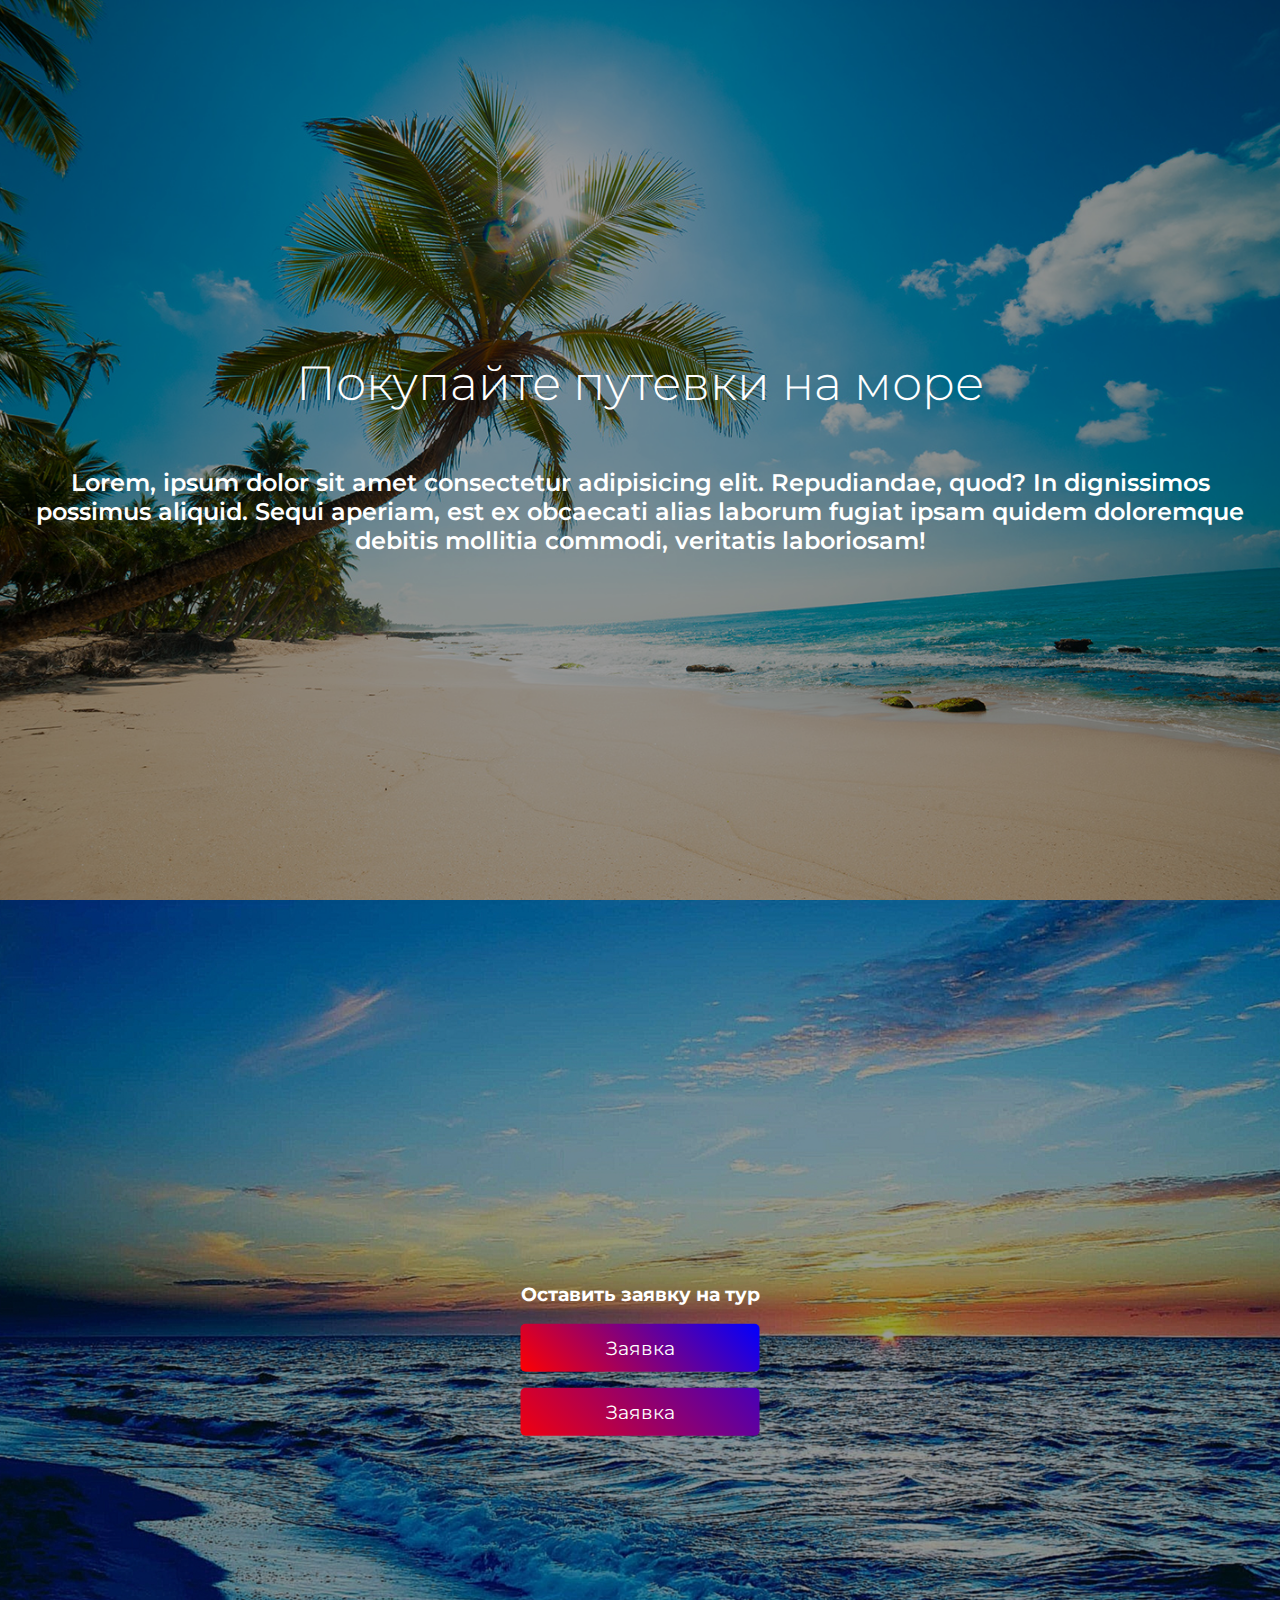
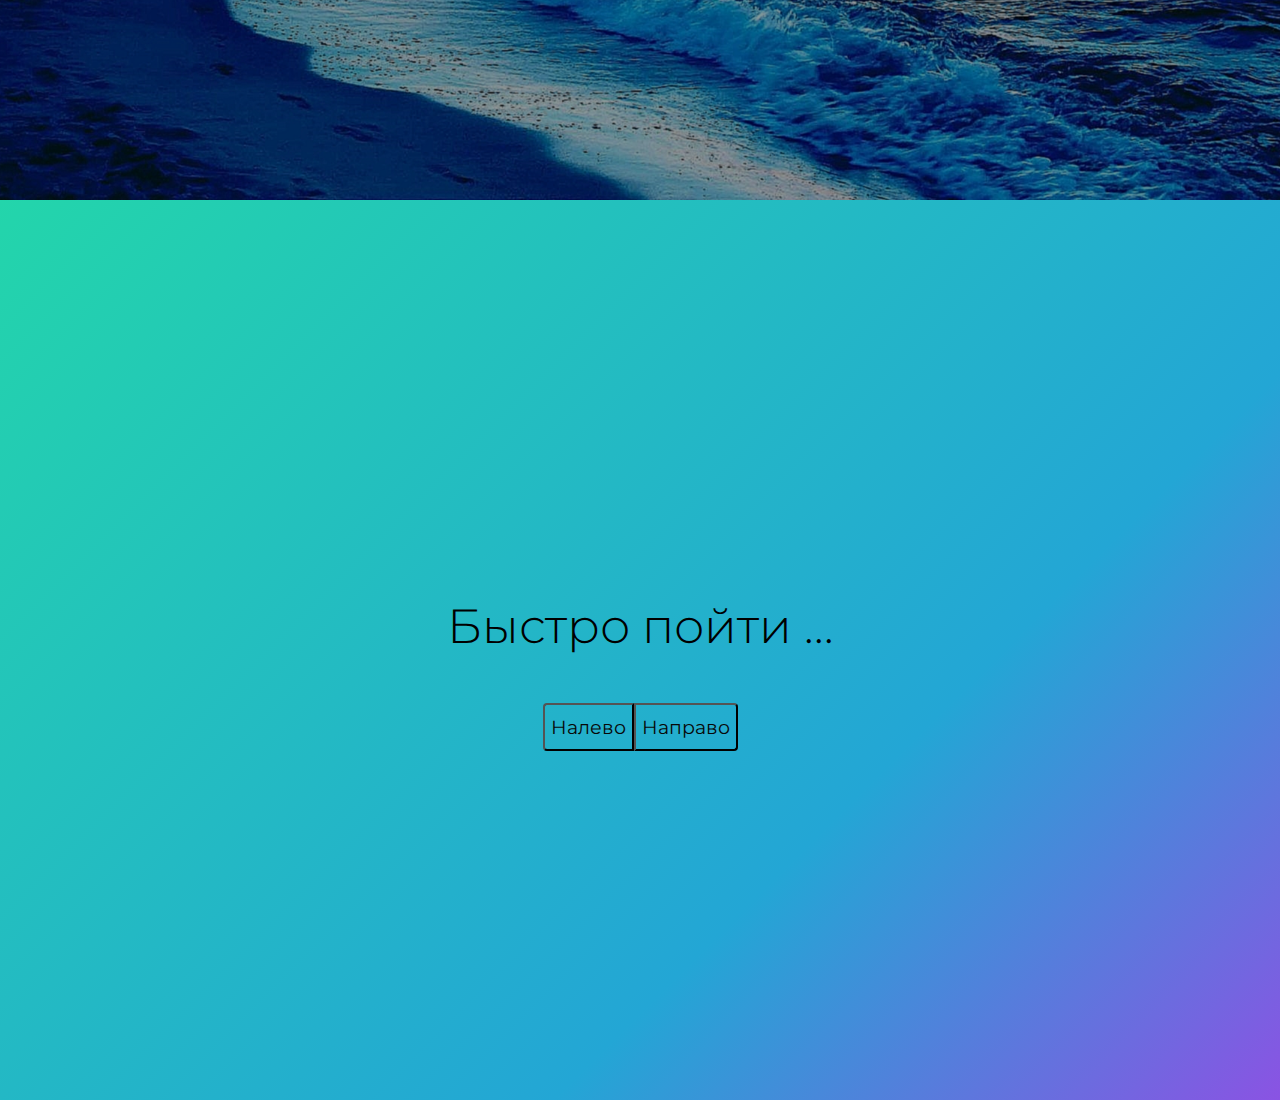
==== position-2/index.html @ 51de066a "js start" ====
<!DOCTYPE html>
<html lang="en">
  <head>
    <meta charset="UTF-8" />
    <meta http-equiv="X-UA-Compatible" content="IE=edge" />
    <meta name="viewport" content="width=device-width, initial-scale=1.0" />
    <title>Position</title>
    <link rel="preconnect" href="https://fonts.googleapis.com" />
    <link rel="preconnect" href="https://fonts.gstatic.com" crossorigin />
    <link
      href="https://fonts.googleapis.com/css2?family=Montserrat:wght@300;400;600&display=swap"
      rel="stylesheet"
    />
    <link rel="stylesheet" href="style.css" />
    <!-- <script:src -->
    <script src="script.js"></script>
  </head>
  <body>
    <div class="wallpaper">
      <header class="header">
        <h1>Покупайте путевки на море</h1>
        <h3>
          Lorem, ipsum dolor sit amet consectetur adipisicing elit. Repudiandae,
          quod? In dignissimos possimus aliquid. Sequi aperiam, est ex obcaecati
          alias laborum fugiat ipsam quidem doloremque debitis mollitia commodi,
          veritatis laboriosam!
        </h3>
      </header>
    </div>
    <section class="order">
        <div class="order-background"></div>
        <div class="order-info">
            <h3>Оставить заявку на тур</h3>
            <button class="order-button" data-name="Заявка"></button>
            <button class="order-button-amin">Заявка</button>
        </div>
        <div class="order-mask"></div>
    </section>
    <div class="gradient">
        <div class="gradient-info">
            <h3>Быстро пойти ...</h3>
            <button class="button-gradient">Налево</button><button class="button-gradient">Направо</button>
        </div>
    </div>

  </body>
</html>
---- position-2/style.css ----
*, *::before, *::after {
    box-sizing: border-box;
    font-family: 'Montserrat', sans-serif;
}

body {
    margin: 0;
}

html {
    /* Base font-size for 'rem' */
    font-size: 16px;
}

.wallpaper {
    background: no-repeat url('pics/wallpaper.jpg');
    background-size: cover;
    background-position: center;
    height: 100vh;
}

.header {
    background-color: rgba(0, 0, 0, 0.4);
    height: 100%;
    width: 100%;
    display: flex;
    flex-direction: column;
    justify-content: center;
    align-items: center;
    text-align: center;
    color: white;
    /* font-family: 'Montserrat', sans-serif; */
    padding: 2rem;
}

.header h1 {
    font-size: 3rem;
    font-weight: 300;
}

.header h3 {
    font-size: 1.5rem;
    font-weight: 600;
}

@media (max-width: 350px) and (orientation: portrait) {
    .header h1 {
        font-size: 2.5rem;
    }
    
    .header h3 {
        font-size: 1.2rem;
    }
}

@media (max-width: 600px) and (orientation: landscape) {
    .header h1 {
        font-size: 2.5rem;
    }
    
    .header h3 {
        font-size: 1.2rem;
    }
}

.order {
    height: 100vh;
    position: relative;
}

.order-background {
    background: no-repeat url('pics/order-background.jpg');
    background-size: cover;
    background-position: center;
    height: 100%;
}

.order-info {
    /* Position start */
    position: absolute;
    /* CSS absolute выравнивание по вертикали способ 1 старт */
    /* top: 0;
    bottom: 0;
    left: 0;
    right: 0;
    margin: auto; 
    width: 200px;
    height: 50px; */
    /* CSS absolute выравнивание по вертикали способ 1 конец */

    /* CSS absolute выравнивание по вертикали способ 2 старт */
    top: 50%;
    left: 50%;
    transform: translate(-50%,-50%);
    /* CSS absolute выравнивание по вертикали способ 2 конец */
    display: flex;
    flex-direction: column;
    color: white;
    /* font-family: 'Montserrat', sans-serif; */
    z-index: 9999;
}

.order-mask {
    background-color: rgba(0, 0, 0, 0.4);
    height: 100%;
    position: absolute;
    top: 0;
    bottom: 0;
    left: 0;
    right: 0;
    z-index: 2;
}

.order-button {
    height: 3rem;
    font-size: 1.2rem;
    border: 0;
    border-radius: 5px;
    background: linear-gradient(45deg, red, blue);
    color: white;
    cursor: pointer;
    transition: all .5s;
    position: relative;
}

.order-button::after {
    content: '';
    position: absolute;
    top: 0;
    bottom: 0;
    left: 0;
    right: 0;
    background-color: rgba(0, 0, 0, 0);
    transition: all .5s;
    /* background: linear-gradient(45deg, rgb(200, 0, 0), rgb(0, 0, 200)); */
}

.order-button::before{
    content: attr(data-name);  
    position: relative;
    z-index: 1000;
}

.order-button:hover::after {
    background-color: rgba(0, 0, 0, 0.2);
    /* background: linear-gradient(45deg, rgb(200, 0, 0), rgb(0, 0, 200)); */
}

.order-button:active {
    box-shadow: 0 0 0 0.25rem rgb(83, 83, 253);
}

.order-button-amin{
    /* background: linear-gradient(-45deg, #ee7752, #e73c7e, #23a6d5, #23d5ab); */
    background: linear-gradient(45deg, red, blue);
    height: 3rem;
    font-size: 1.2rem;
    border: 0;
    border-radius: 5px;
    color: white;
    cursor: pointer;
    transition: all .5s;
    margin-top: 1rem;
    background-size: 150% 150%;
    /* background-position: 0% 50%; */
    animation: out 1s ease forwards;
}

.order-button-amin:hover{
     /* background-position: 100% 50%;  */
     animation: in 1s ease forwards;
}

 @keyframes in {
	0% {
		background-position: 0% 50%;
	}
	100% {
		background-position: 100% 50%;
	}
} 

@keyframes out {
	from {
		background-position: 100% 50%;
	}
	to {
		background-position: 0% 50%;
	}
} 
.gradient{
    display: flex;
    flex-direction: row;
    justify-content: center;
    align-items: center;
    width: 100%;
    height: 100vh;
    background: linear-gradient(-45deg, #eed752, rgb(241, 0, 241), #23a6d5, #23d5ab);
    background-size: 200% 200%;
    animation: gradient 8s ease infinite;
}
@keyframes gradient {
	0% {
		background-position: 0% 50%;
	}
	50% {
		background-position: 100% 50%;
	}
	100% {
		background-position: 0% 50%;
	}
}
.gradient-info{
    /* display: flex;
    flex-direction: column; */
    text-align: center;
} 

.gradient h3 {
    font-size: 3rem;
    font-weight: 300;
    color: black;
}

.button-gradient{
    background:transparent;
    height: 3rem;
    font-size: 1.2rem;
    border: 1;
    border-color: black;
    color: rgb(8, 8, 8);
    cursor: pointer;    
} 
/* .button-gradient:first-of-type{
    border-radius: 4px 0 0 4px;
}
.button-gradient:last-of-type{
    border-radius: 0 4px 4px 0;
} */
.button-gradient:nth-child(2n){
    border-radius: 4px 0 0 4px;
}

.button-gradient:nth-child(2n+1){
    border-radius: 0 4px 4px 0;
}
.button-gradient:hover {
    background: linear-gradient(45deg, rgba(0, 4, 255, 0.959), rgb(247, 0, 255));
    border: 0;
    box-shadow: 0 0 0 0.25rem (45deg, rgba(0, 4, 255, 0.959), rgb(247, 0, 255));
    color: rgb(255, 255, 255);
    cursor: pointer;
    transition: all .5s;
}
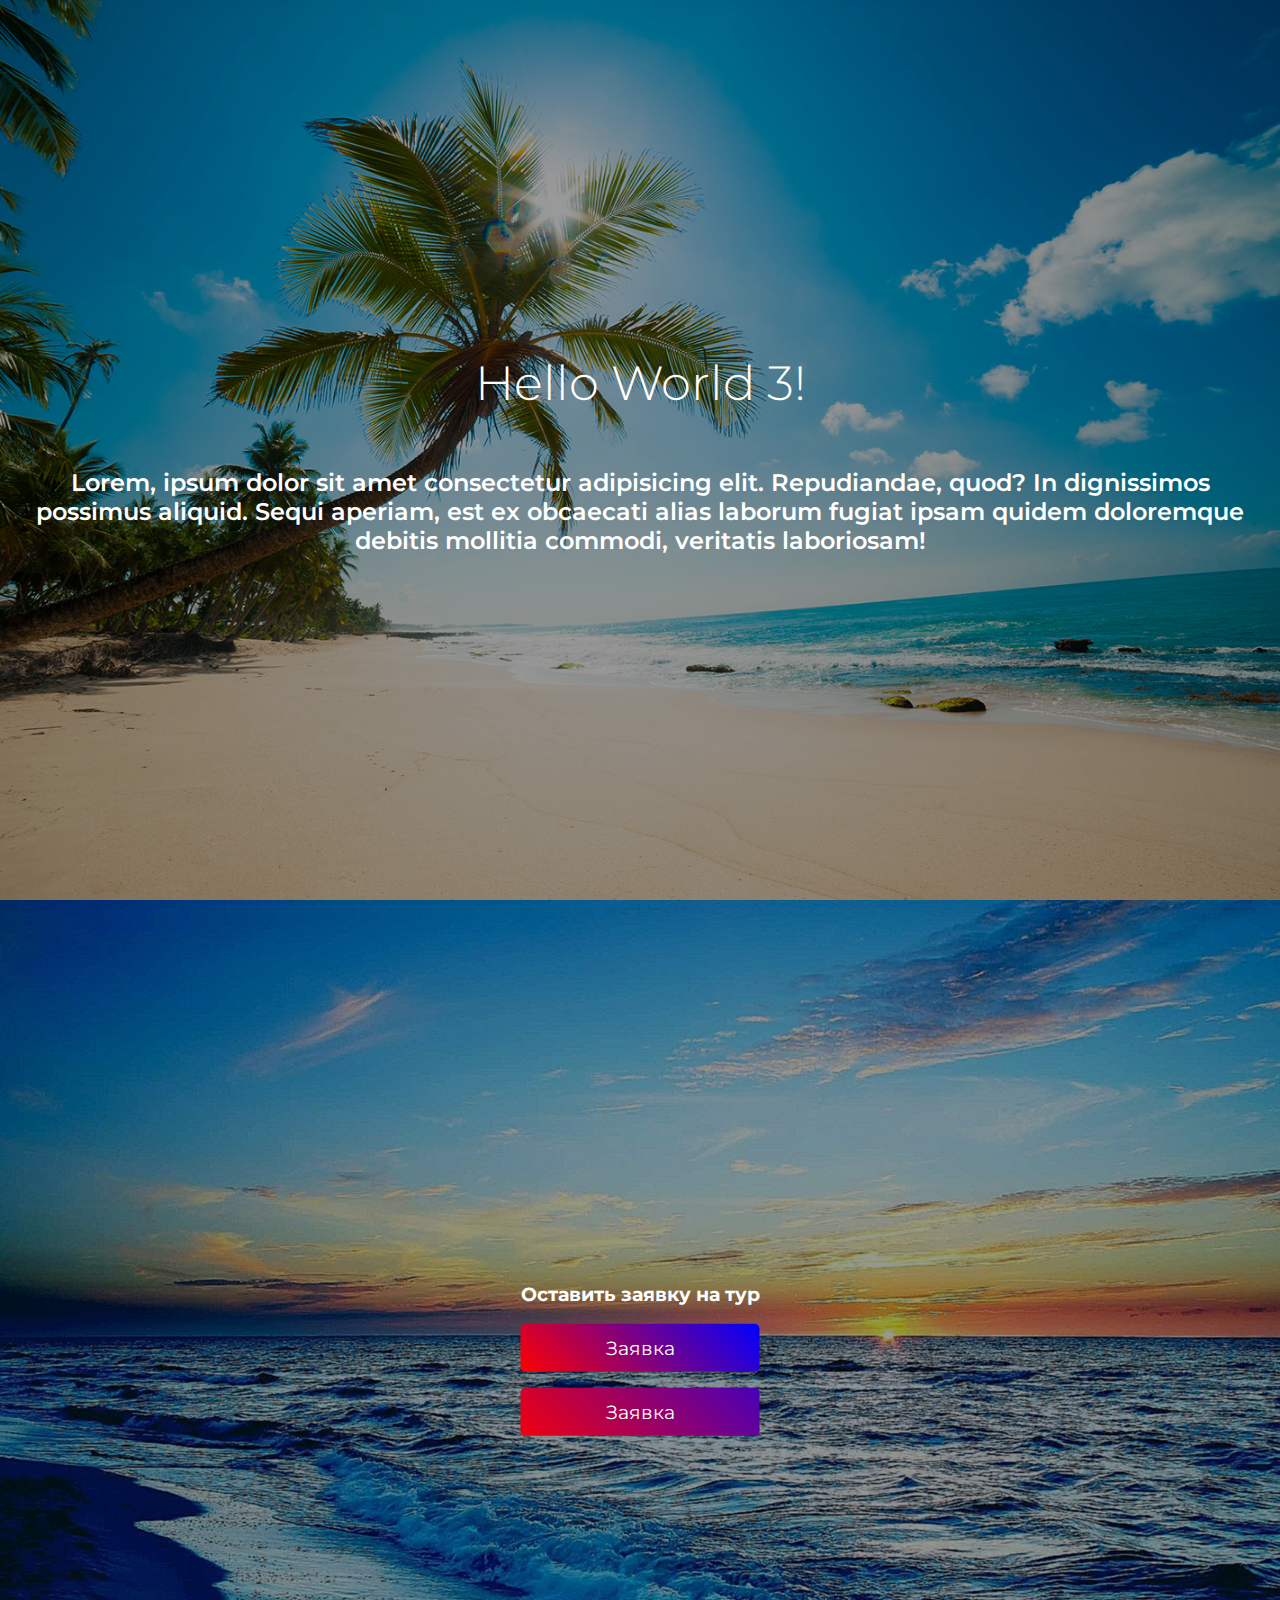
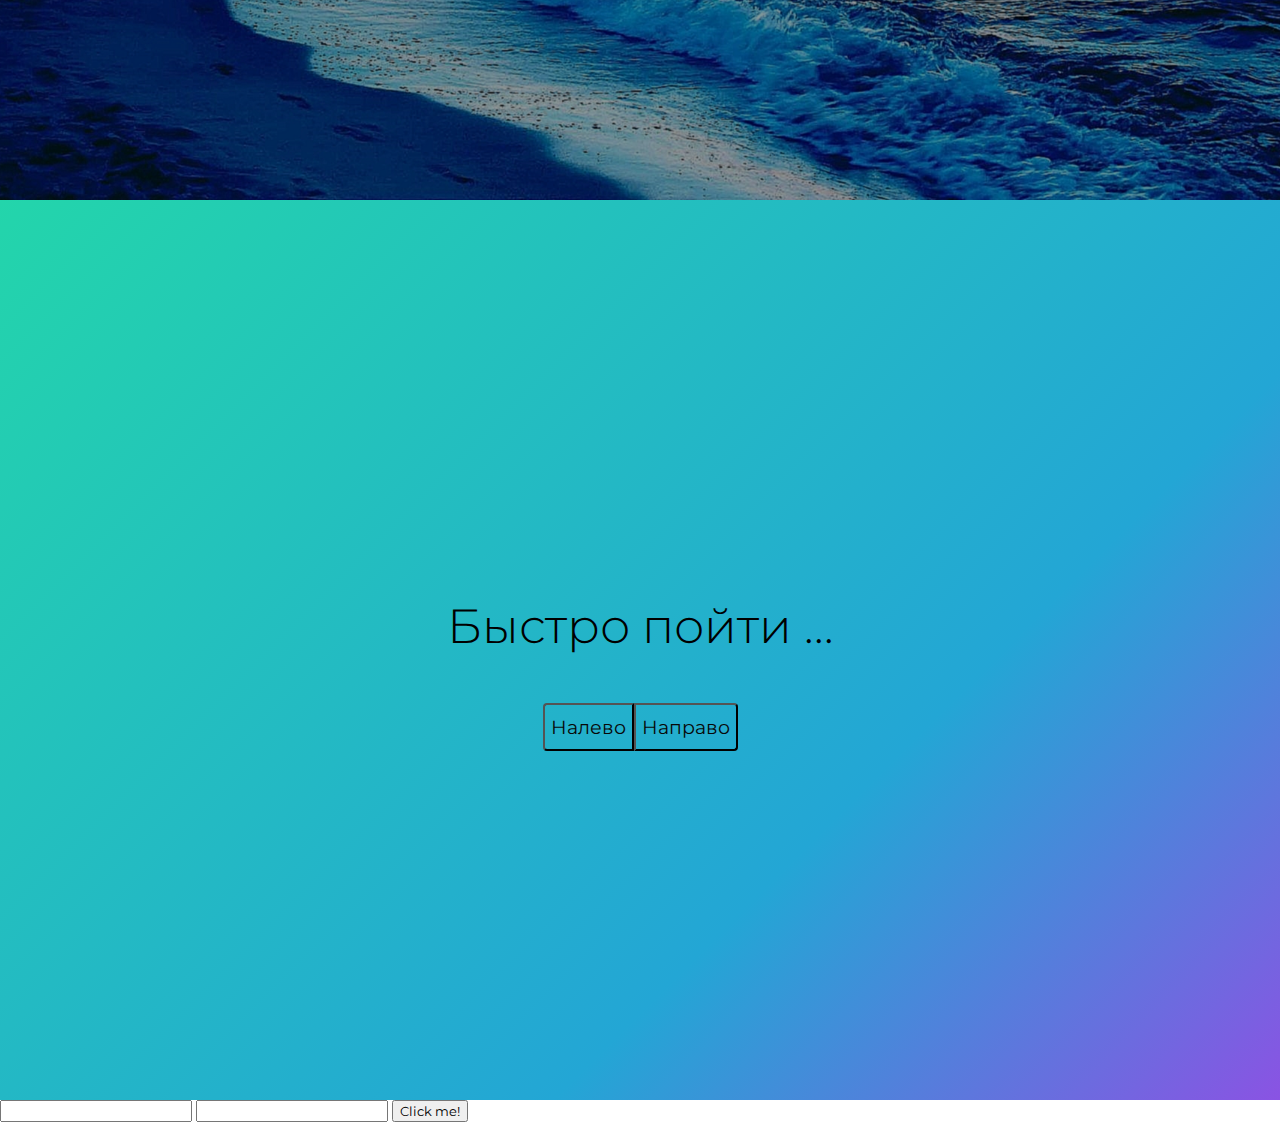
==== commit 41992b91: "2 round" ====
--- a/position-2/index.html
+++ b/position-2/index.html
@@ -12,13 +12,12 @@
       rel="stylesheet"
     />
     <link rel="stylesheet" href="style.css" />
-    <!-- <script:src -->
-    <script src="script.js"></script>
+    
   </head>
   <body>
     <div class="wallpaper">
       <header class="header">
-        <h1>Покупайте путевки на море</h1>
+        <h1 id="header">Покупайте путевки на море</h1>
         <h3>
           Lorem, ipsum dolor sit amet consectetur adipisicing elit. Repudiandae,
           quod? In dignissimos possimus aliquid. Sequi aperiam, est ex obcaecati
@@ -42,6 +41,15 @@
             <button class="button-gradient">Налево</button><button class="button-gradient">Направо</button>
         </div>
     </div>
+    <section>
+      <input type="text" name="" id="username">
+      <input type="text" name="" id="userlastname">
+      <button id="click">Click me!</button>
+      <!-- <h2 id="header2"></h2> -->
+    </section>
+    <section id="section3"></section>
 
+     <!-- <script:src -->
+    <script src="script.js"></script>
   </body>
 </html>--- a/position-2/style.css
+++ b/position-2/style.css
@@ -197,7 +197,7 @@
     height: 100vh;
     background: linear-gradient(-45deg, #eed752, rgb(241, 0, 241), #23a6d5, #23d5ab);
     background-size: 200% 200%;
-    animation: gradient 8s ease infinite;
+    animation: gradient 15s ease infinite;
 }
 @keyframes gradient {
 	0% {
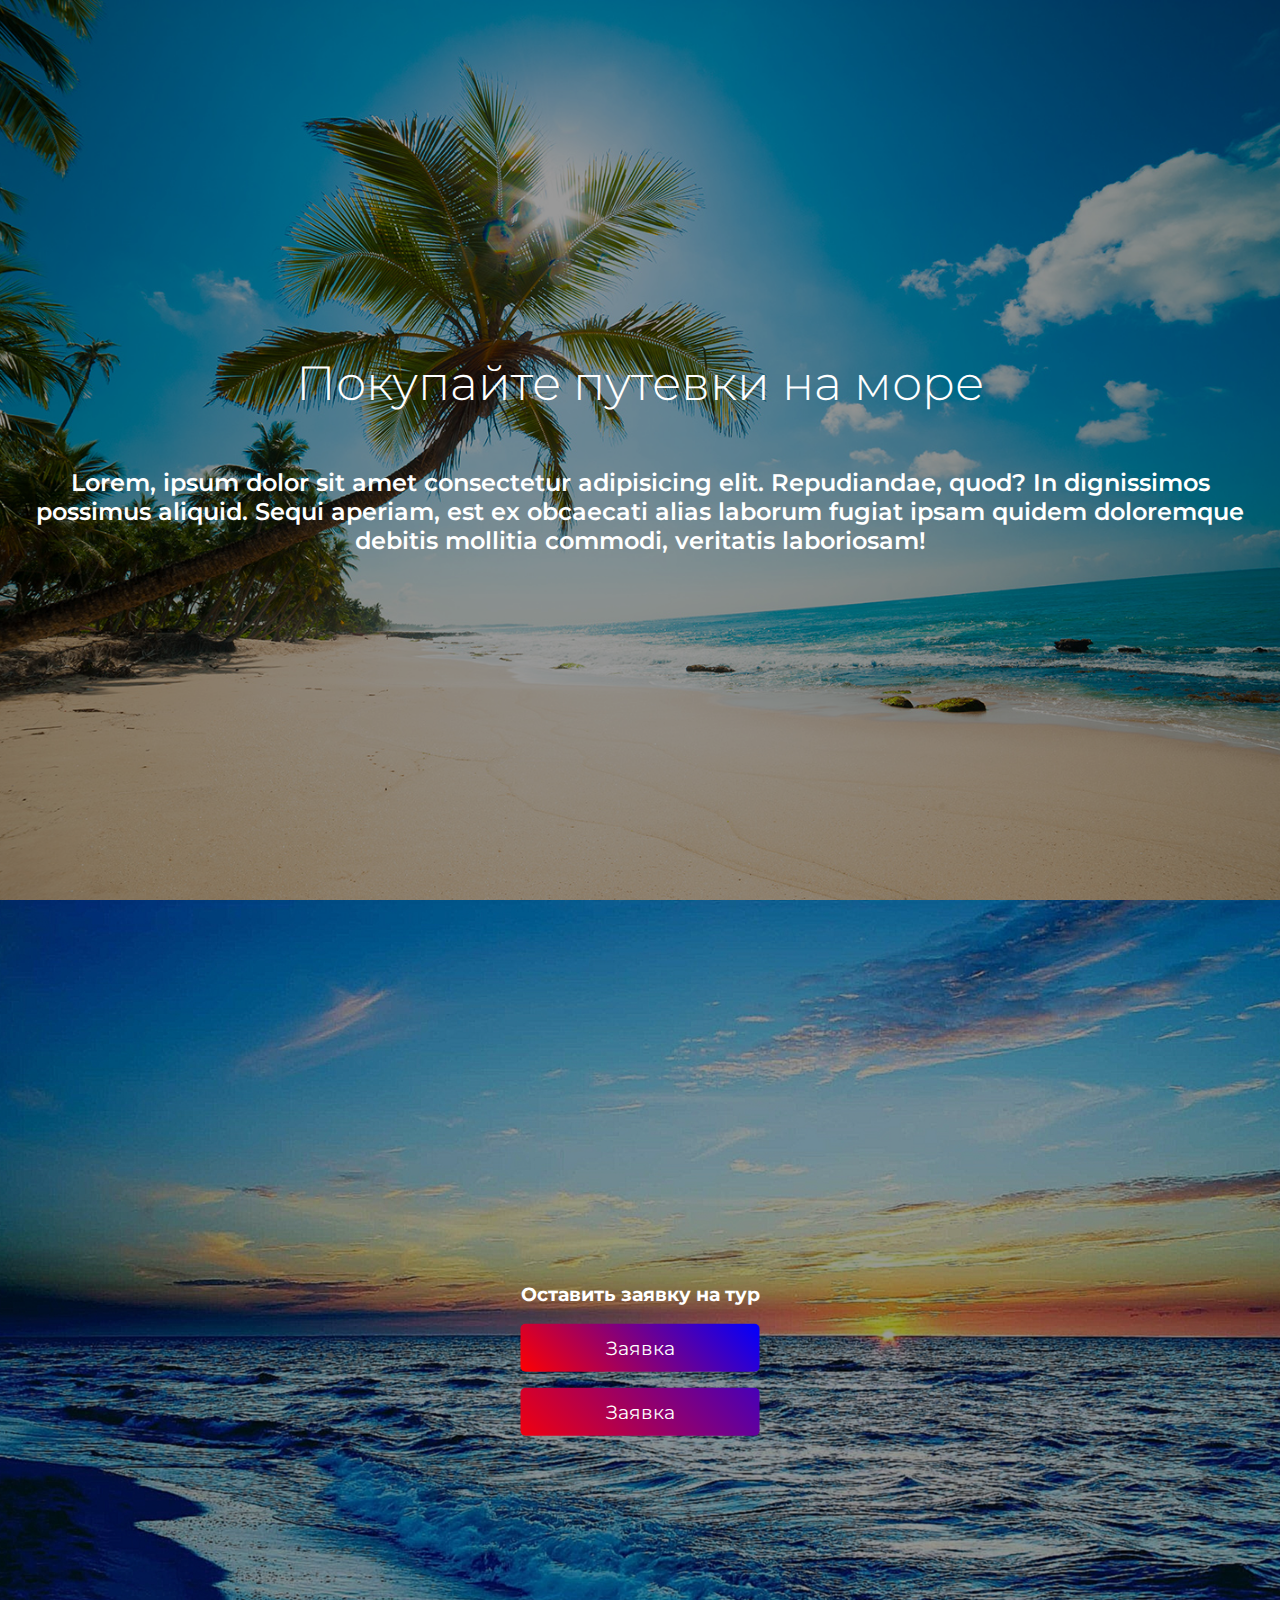
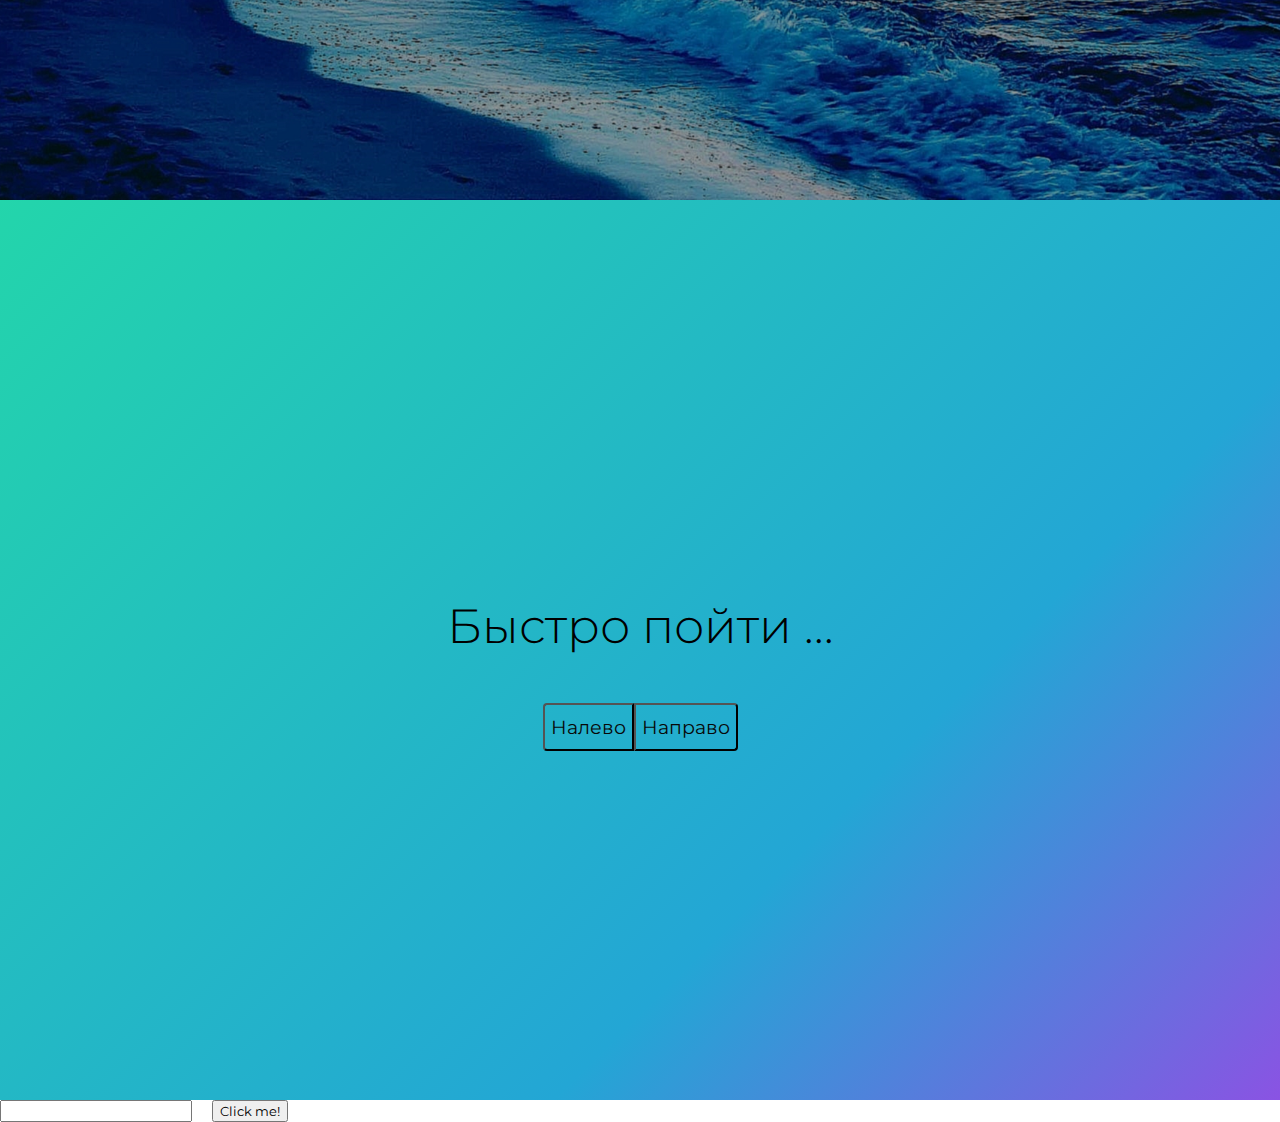
==== commit 39e1d68b: "UroK" ====
--- a/position-2/index.html
+++ b/position-2/index.html
@@ -42,11 +42,11 @@
         </div>
     </div>
     <section>
-      <input type="text" name="" id="username">
+      <!-- <input type="text" name="" id="username">
       <input type="text" name="" id="userlastname">
       <button id="click">Click me!</button>
-      <!-- <h2 id="header2"></h2> -->
-    </section>
+     
+    </section> -->
     <section id="section3"></section>
 
      <!-- <script:src -->
